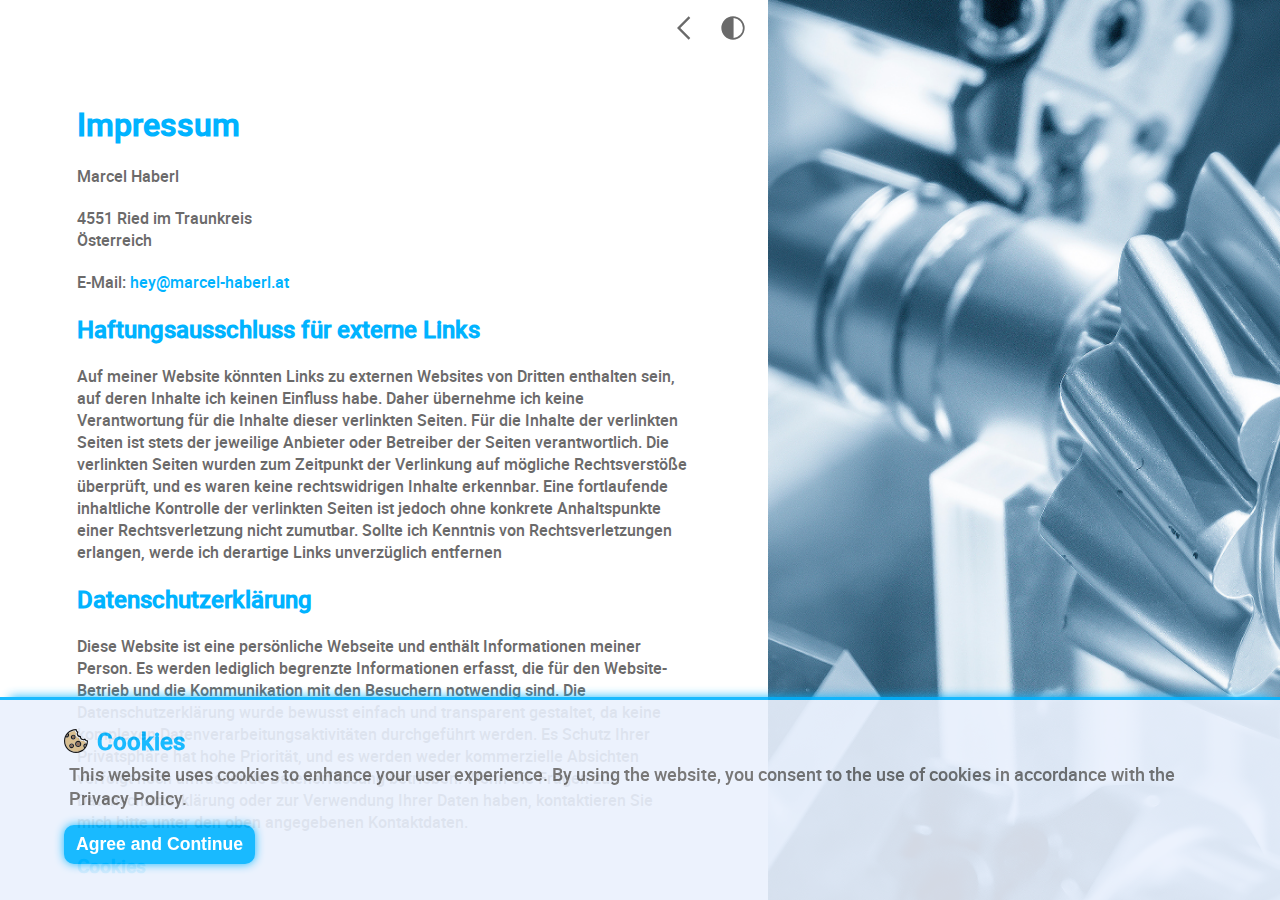
==== imprint/index.html @ 3a940a75 "Where does it say that now?" ====
<!DOCTYPE html>
<html lang="de">
<head>
    <meta charset="UTF-8">
    <title>Impressum | Marcel Haberl</title>
    <meta name="viewport" content="width=device-width, initial-scale=1.0">
    <link rel="stylesheet" href="../assets/css/style.css">
    <link rel="stylesheet" href="../assets/css/header.css">
    <link rel="stylesheet" href="../assets/css/content.css">
    <link rel="stylesheet" href="../assets/css/decoration.css">
    <link rel="stylesheet" href="../assets/css/imprint.css">
    <script src="../assets/js/app.js"></script>
    <script src="../assets/js/cookie.js"></script>
    <script src="../assets/js/lang.js"></script>
    <script src="../assets/js/theme.js"></script>
</head>
<body add-src="../">
<div class="content">
    <header>
        <img src="#" alt="theme toggle" onclick="toggleTheme()" id="theme-toggle" class="header-circle-hover">
        <a href="/"><img src="../assets/img/back.svg" alt="back" class="imprint-back-btn"></a>
    </header>

    <div class="wrapper">
        <h1>Impressum</h1>
        <p>Marcel Haberl</p>
        <p>
          4551 Ried im Traunkreis <br>
          Österreich
        </p>
        <p>E-Mail: <a href="mailto:hey@marcel-haberl.at">hey@marcel-haberl.at</a></p>

        <h2>Haftungsausschluss für externe Links</h2>
        <p>Auf meiner Website könnten Links zu externen Websites von Dritten enthalten sein,
            auf deren Inhalte ich keinen Einfluss habe. Daher übernehme ich keine Verantwortung
            für die Inhalte dieser verlinkten Seiten. Für die Inhalte der verlinkten Seiten ist
            stets der jeweilige Anbieter oder Betreiber der Seiten verantwortlich.
            Die verlinkten Seiten wurden zum Zeitpunkt der Verlinkung auf mögliche Rechtsverstöße überprüft,
            und es waren keine rechtswidrigen Inhalte erkennbar. Eine fortlaufende inhaltliche Kontrolle
            der verlinkten Seiten ist jedoch ohne konkrete Anhaltspunkte einer Rechtsverletzung nicht zumutbar.
            Sollte ich Kenntnis von Rechtsverletzungen erlangen, werde ich derartige Links unverzüglich entfernen</p>

        <h2>Datenschutzerklärung</h2>

        <p>Diese Website ist eine persönliche Webseite und enthält Informationen meiner Person.
          Es werden lediglich begrenzte Informationen erfasst, die für den Website-Betrieb
          und die Kommunikation mit den Besuchern notwendig sind. Die Datenschutzerklärung wurde bewusst einfach und
          transparent gestaltet, da keine komplexen Datenverarbeitungsaktivitäten durchgeführt werden.
          Es Schutz Ihrer Privatsphäre hat hohe Priorität, und es werden weder kommerzielle Absichten verfolgt noch
          umfassende Datenerfassung betrieben. Wenn Sie Fragen zur Datenschutzerklärung oder zur Verwendung Ihrer Daten haben,
            kontaktieren Sie mich bitte unter den oben angegebenen Kontaktdaten.</p>

        <h3>Cookies</h3>

        <p>Diese Website verwendet Cookies, um bestimmte Einstellungen und Präferenzen zu speichern,
            die Ihr Nutzererlebnis verbessern. Cookies sind kleine Textdateien,
            die auf Ihrem Gerät gespeichert werden, wenn Sie die Website besuchen.
            Die von uns verwendeten Cookies dienen ausschließlich dazu,
            Ihre Auswahl für Funktionen wie Sprache oder Theme zu merken.</p>

        <p>Die Cookies, die auf dieser Website verwendet werden, erfassen keine persönlichen oder sensiblen Daten.
            Sie dienen lediglich dazu, Ihre Einstellungen für einen Zeitraum von 30 Tagen zu speichern,
            damit Sie bei einem erneuten Besuch der Website innerhalb dieses Zeitraums eine nahtlose Erfahrung haben können.</p>

        <p>Durch die Nutzung dieser Website stimmen Sie der Verwendung von Cookies gemäß dieser Datenschutzerklärung zu.</p>

        <h3>GitHub Hosting</h3>
        <p>Diese Webseite wird auf <a href="https://github.com">GitHub</a> gehostet,
            einem Webhosting-Dienst von <a href="https://github.com">GitHub, Inc.</a>
            Die Nutzung dieser Webseite unterliegt den
            <a href="https://docs.github.com/de/site-policy/github-terms/github-terms-of-service">Nutzungsbedingungen</a>
            und <a href="https://docs.github.com/de/site-policy/privacy-policies/github-privacy-statement">Datenschutzrichtlinien</a>
            von <a href="https://docs.github.com/de/site-policy/privacy-policies/github-privacy-statement">GitHub</a>.</p>

        <p>Die Verantwortung für die Datenverarbeitung liegt bei <a href="https://github.com">GitHub, Inc.</a>
            Wenn Sie Fragen zur Verarbeitung Ihrer Daten auf <a href="https://github.com">GitHub</a> haben, empfehlen wir Ihnen,
            die <a href="https://docs.github.com/de/site-policy/privacy-policies/github-privacy-statement">Datenschutzrichtlinien von GitHub</a>
            zu konsultieren oder sich direkt an <a href="https://github.com">GitHub</a> zu wenden.</p>


        <h3>Kontaktaufnahme per E-Mail</h3>
        <p>Wenn Sie per E-Mail Kontakt aufnehmen, werden die von Ihnen bereitgestellten Informationen zur Bearbeitung
          Ihrer Anfrage und zur Kommunikation mit Ihnen verwendet. Ihre Daten werden vertraulich behandelt und
          nur für den Zweck genutzt, für den Sie sie bereitgestellt haben.</p>

        <h3>Externe Links</h3>
        <p>Es besteht die Möglichkeit, dass diese Website Links zu externen Websites enthält.
          Es sei darauf hingewiesen, dass diese Datenschutzerklärung für diese externen Websites nicht gilt.
          Bitte lesen Sie die Datenschutzerklärungen der verlinkten Websites,
          da für deren Datenschutzpraktiken keine Verantwortung übernommen wird.</p>

        <h3>Einsatz von Cloudflare</h3>
        <p>Um die Sicherheit und Leistung dieser Website zu verbessern, wird der Dienst <a href="https://www.cloudflare.com/">Cloudflare</a> genutzt.
            Bei der Nutzung dieser Website kann <a href="https://www.cloudflare.com/">Cloudflare</a> bestimmte Daten verarbeiten, um den Datenverkehr
            zu optimieren und vor schädlichen Aktivitäten zu schützen.
            <a href="https://www.cloudflare.com/">Cloudflare</a> kann diese Daten gemäß den eigenen Datenschutzbestimmungen verwenden.
            Weitere Informationen zu den Datenschutzpraktiken von <a href="https://www.cloudflare.com/">Cloudflare</a> finden Sie in deren
            <a href="https://www.cloudflare.com/de-de/privacypolicy/">Datenschutzerklärung</a>. Diese Daten können beinhalten:</p>
        <ul>
          <li>IP-Adressen</li>
          <li>Browsertyp und -version</li>
          <li>Geräteinformationen</li>
          <li>Cookies und ähnliche Technologien</li>
        </ul>
    </div>
</div>
<div class="decoration"></div>
</body>
</html>
---- assets/css/style.css ----
@import "../font/Roboto/stylesheet.css";
@import "cookie.css";

:root {
    --background-color: #fff;
    --primary-color: #00b3ff;
    --font-color: #6b6a6a;
    --font-footer-color: #ababab;
    --cookie-background: #eaf1fd;
    --background-img: url("../img/background/background.jpeg");
    --background-img-small: url("../img/background/background-small.jpeg");
    color-scheme: light;
}

:root[data-theme='dark'] {
    --background-color: #12141CFF;
    --primary-color: #0197ce;
    --font-footer-color: #6b6a6a;
    --font-color: #D3D3D3FF;
    --cookie-background: #262936;
    --background-img: url("../img/background/dark-background.png");
    --background-img-small: url("../img/background/dark-background-small.png");
    color-scheme: dark;
}

* {
    margin: 0;
    padding: 0;
}

body {
    display: flex;
    height: 100vh;
    width: 100vw;
    overflow: hidden;
    font-family: 'robotomedium', Arial, Helvetica, sans-serif;
    color: var(--font-color);
    background-color: var(--background-color);
}

.content {
    transition: 1s;
    background-color: var(--background-color);
    position: relative;
    display: flex;
    justify-content: center;
    overflow: auto;
    z-index: 10;
}


@media screen and (max-width: 700px) {
    body {
        height: 100%;
        flex-direction: column-reverse;
        overflow: auto;
    }

    .decoration, .content {
        align-self: center;
        width: 100vw;
        overflow: visible;
    }

    .wrapper {
        max-width: 85%;
        width: 100vw;
        padding: 5%;
    }
}

@media screen and (min-width: 701px) {
    .content {
        padding: 5% 0;
        width: 60%;
    }
}

h1, h2, h3 {
    color: var(--primary-color);
}

h1 {
    font-size: clamp(2rem, 2.5vw, 3em);
}

.color-switch {
    filter: invert(100%) sepia(2%) saturate(7410%) hue-rotate(29deg) brightness(105%) contrast(114%);
}
---- assets/css/header.css ----
header {
    position: absolute;
    display: flex;
    flex-direction: row-reverse;
    width: calc(100% - 14px);
    height: 28px;
    top: 14px;
    right: 14px;
    z-index: 600;
}

header img {
    display: block;
    height: 28px;
    margin: 0 7px;
    border-radius: 50%;
    filter: invert(42%) sepia(1%) saturate(0%) hue-rotate(11deg) brightness(98%) contrast(97%);
}

@media (hover: hover) {
    .header-circle-hover:hover {
        box-shadow: 0 0 15px var(--primary-color);
        transition: 0.5s;
    }

    header img:hover {
        scale: 1.1;
    }
}
---- assets/css/content.css ----
.wrapper {
    margin: 0 auto;
    padding: 5% 0;
    align-self: center;
}

@media screen and (min-width: 701px) {
    .wrapper {
        width: 80%;
        max-width: 800px;
    }
}

@media screen and (max-height: 650px) {
    .wrapper {
        align-self: start;
    }
}

#greeting_i_am, #greeting {
    font-size: clamp(1.7rem, 2.2vw, 2.6rem);
}

.info {
    font-size: clamp(0.8rem, 1.1em, 1.3rem);
}

#description, #leisure {
    line-height: 175%;
}


.wrapper p {
    margin: 20px 0;
}
---- assets/css/decoration.css ----
.decoration {
    width: 40%;
    height: 100%;
    background-repeat: no-repeat;
    background-size: cover;
    overflow: hidden;
    z-index: 50;
}

.decoration[data-theme='light'] {
    background-position: 80% center;
}

.decoration[data-theme='dark'] {
    background-position: left center;
}

@media screen and (max-width: 700px) {
    .decoration {
        background-image: var(--background-img-small);
        width: 100vw;
        height: 10vh;
        max-height: 200px;
        top: 0;
        z-index: 400;
    }
}

@media screen and (min-width: 701px) {
    .decoration {
        background-image: var(--background-img);
    }
}
---- assets/css/imprint.css ----
.wrapper {
    align-self: start;
}

.wrapper a,
.wrapper a:visited {
    text-decoration: none;
    color: var(--primary-color);
}
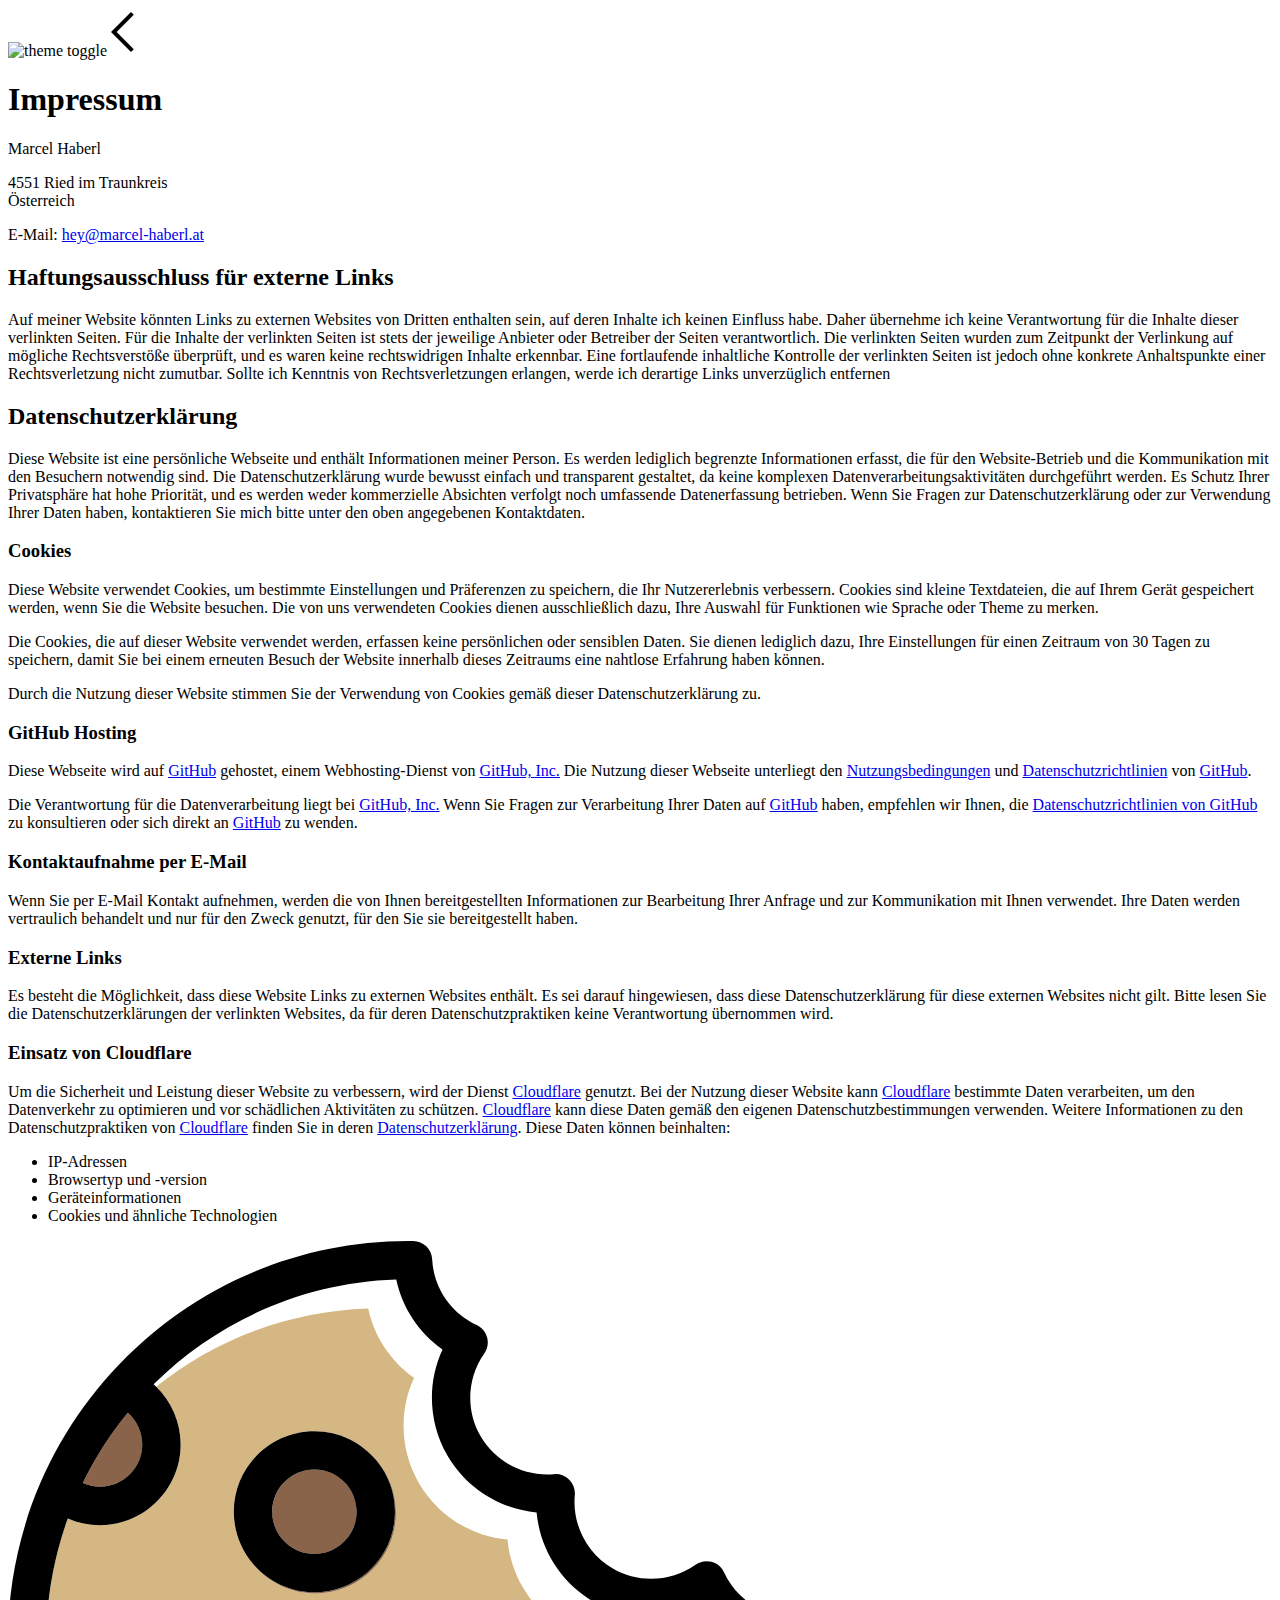
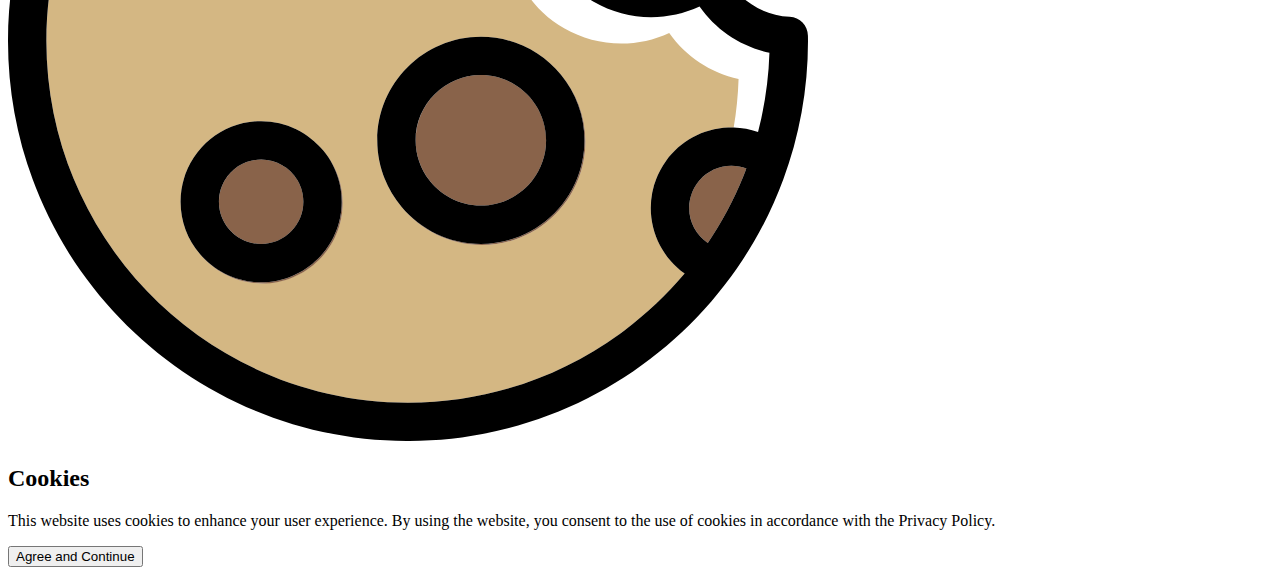
==== commit bf555c69: "Preparation for recoding for the new update" ====
--- a/imprint/index.html
+++ b/imprint/index.html
@@ -5,11 +5,6 @@
     <title>Impressum | Marcel Haberl</title>
     <meta name="viewport" content="width=device-width, initial-scale=1.0">
     <link rel="stylesheet" href="../assets/css/style.css">
-    <link rel="stylesheet" href="../assets/css/header.css">
-    <link rel="stylesheet" href="../assets/css/content.css">
-    <link rel="stylesheet" href="../assets/css/decoration.css">
-    <link rel="stylesheet" href="../assets/css/imprint.css">
-    <script src="../assets/js/app.js"></script>
     <script src="../assets/js/cookie.js"></script>
     <script src="../assets/js/lang.js"></script>
     <script src="../assets/js/theme.js"></script>
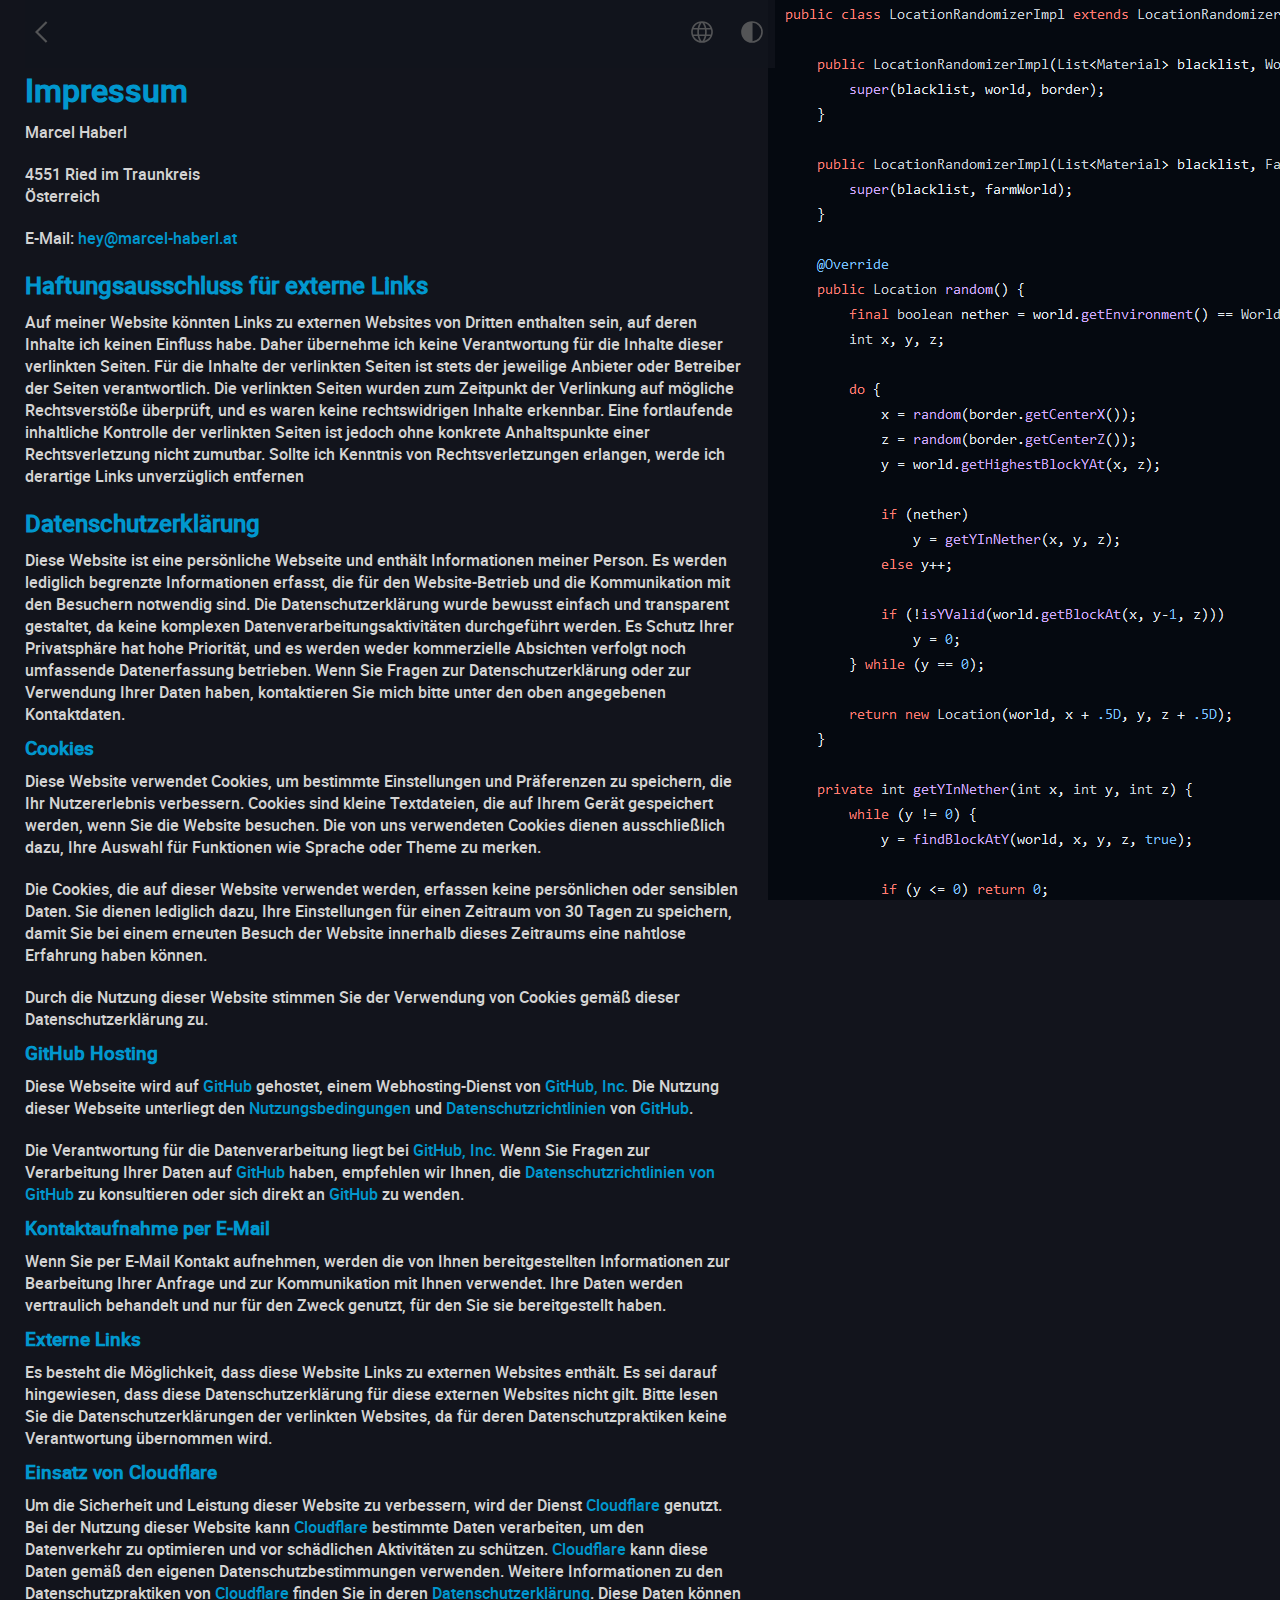
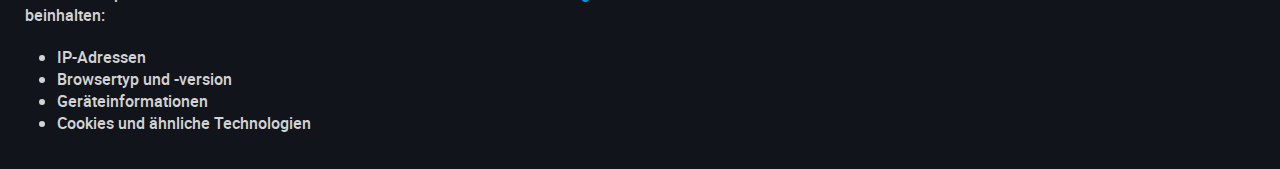
==== commit af07a76f: "The imprint was designed and the scripts were adapted" ====
--- a/imprint/index.html
+++ b/imprint/index.html
@@ -5,18 +5,23 @@
     <title>Impressum | Marcel Haberl</title>
     <meta name="viewport" content="width=device-width, initial-scale=1.0">
     <link rel="stylesheet" href="../assets/css/style.css">
-    <script src="../assets/js/cookie.js"></script>
+    <link rel="stylesheet" href="../assets/css/imprint.css">
+    <link rel="stylesheet" href="../assets/css/header.css">
     <script src="../assets/js/lang.js"></script>
     <script src="../assets/js/theme.js"></script>
+    <script src="../assets/js/header.js"></script>
 </head>
-<body add-src="../">
-<div class="content">
-    <header>
-        <img src="#" alt="theme toggle" onclick="toggleTheme()" id="theme-toggle" class="header-circle-hover">
-        <a href="/"><img src="../assets/img/back.svg" alt="back" class="imprint-back-btn"></a>
-    </header>
+<body>
+<div id="content">
+    <div id="content-wrapper">
+        <header>
+            <a href="/"><img src="../assets/img/back.svg" alt="back"></a>
+            <div class="header-settings">
+                <img src="../assets/img/language.svg" alt="language" onclick="toggleLanguage()" class="header-circle-hover">
+                <img src="#" alt="theme toggle" onclick="toggleTheme()" id="theme-toggle" class="header-circle-hover" path="../assets/img/theme/">
+            </div>
+        </header>
 
-    <div class="wrapper">
         <h1>Impressum</h1>
         <p>Marcel Haberl</p>
         <p>
@@ -99,6 +104,6 @@
         </ul>
     </div>
 </div>
-<div class="decoration"></div>
+<div id="decoration"></div>
 </body>
 </html>
--- a/assets/css/style.css
+++ b/assets/css/style.css
@@ -0,0 +1,49 @@
+@import "../font/Roboto/stylesheet.css";
+
+:root {
+    --page-background-img: url("../img/background/background.jpeg");
+}
+
+:root {
+    --page-background-img: url("../img/background/dark-background.png");
+    --background-color: #12141CFF;
+    --primary-color: #0197ce;
+    --secondary-color: #00d6ff;
+    --font-color: #D3D3D3FF;
+    --font-color-footer: #6b6a6a;
+}
+
+* {
+    margin: 0;
+    padding: 0;
+}
+
+body {
+    font-family: 'robotomedium', Arial, Helvetica, sans-serif;
+    display: flex;
+    background-color: var(--background-color);
+    color: var(--font-color);
+}
+
+#content {
+    width: 60%;
+    height: 100vh;
+}
+
+h1, h2, h3 {
+    color: var(--primary-color);
+}
+
+#content-wrapper {
+    margin: 0 auto;
+    padding: 25px;
+    max-width: 750px;
+}
+
+#decoration {
+    width: 40%;
+    height: 100vh;
+    background-image: var(--page-background-img);
+    position: fixed;
+    right: 0;
+}--- a/assets/css/imprint.css
+++ b/assets/css/imprint.css
@@ -0,0 +1,28 @@
+header nav img {
+    translate: 50%
+}
+
+#content-wrapper {
+    align-self: start;
+    padding-top: 68px;
+    position: relative;
+}
+
+#content-wrapper a,
+#content-wrapper a:visited {
+    text-decoration: none;
+    color: var(--primary-color);
+}
+
+#content-wrapper ul {
+    margin: 10px 0;
+    padding-left: 2em;
+}
+
+#content-wrapper h2 {
+    margin-top: 10px;
+}
+
+#content-wrapper p {
+    padding: 10px 0;
+}--- a/assets/css/header.css
+++ b/assets/css/header.css
@@ -0,0 +1,106 @@
+#content header {
+    position: fixed;
+    top: 0;
+
+    width: 100%;
+    max-width: 750px;
+    min-height: 68px;
+
+    display: flex;
+    justify-content: space-between;
+    transition: 1s;
+    background-color: var(--background-color);
+    opacity: 0.75;
+
+    z-index: 100;
+}
+
+#content header nav {
+    align-items: flex-start;
+    margin: auto 0;
+    padding: 10px;
+}
+
+#content header nav a {
+    position: relative;
+    display: inline-block;
+    transition: .85s;
+    z-index: 101;
+
+    color: var(--font-color);
+    text-decoration: none;
+}
+
+#content header nav a span {
+    display: inline-block;
+    font-size: 24px;
+    padding: 10px 25px;
+    width: 100%;
+    height: 100%;
+    z-index: 115;
+}
+
+/*    HOVER ANIMATION    */
+
+#content header nav a span:after,
+#content header nav a:after {
+    content: "";
+    position: absolute;
+    bottom: 0;
+    left: 0;
+    height: 3px;
+    width: 50%;
+    transition: .85s;
+}
+
+#content header nav a:after {
+    background-color: var(--background-color);
+}
+
+#content header nav a span:after {
+    background: linear-gradient(to right, #00b3ff, #0197ce, #00b3ff);
+    height: 3px;
+}
+
+#content header nav a:hover {
+    scale: 1.1;
+}
+
+#content header nav a:hover:after {
+    width: 0;
+}
+
+#content header nav a span:hover:after {
+    width: 100%;
+}
+
+/*    HOVER ANIMATION END    */
+
+header a {
+    margin: auto 0;
+}
+
+.header-settings {
+    align-self: flex-end;
+    margin: auto 0;
+}
+
+header a img,
+.header-settings img {
+    height: 26px;
+    padding: 10px;
+    cursor: pointer;
+    filter: invert(42%) sepia(1%) saturate(0%) hue-rotate(11deg) brightness(98%) contrast(97%);
+    border-radius: 50%;
+}
+
+.header-settings img:hover {
+    box-shadow: 0 0 25px -7px var(--primary-color);
+    scale: 1.3;
+    transition: .85s;
+}
+
+header a:hover {
+    scale: 1.5;
+    transition: .85s;
+}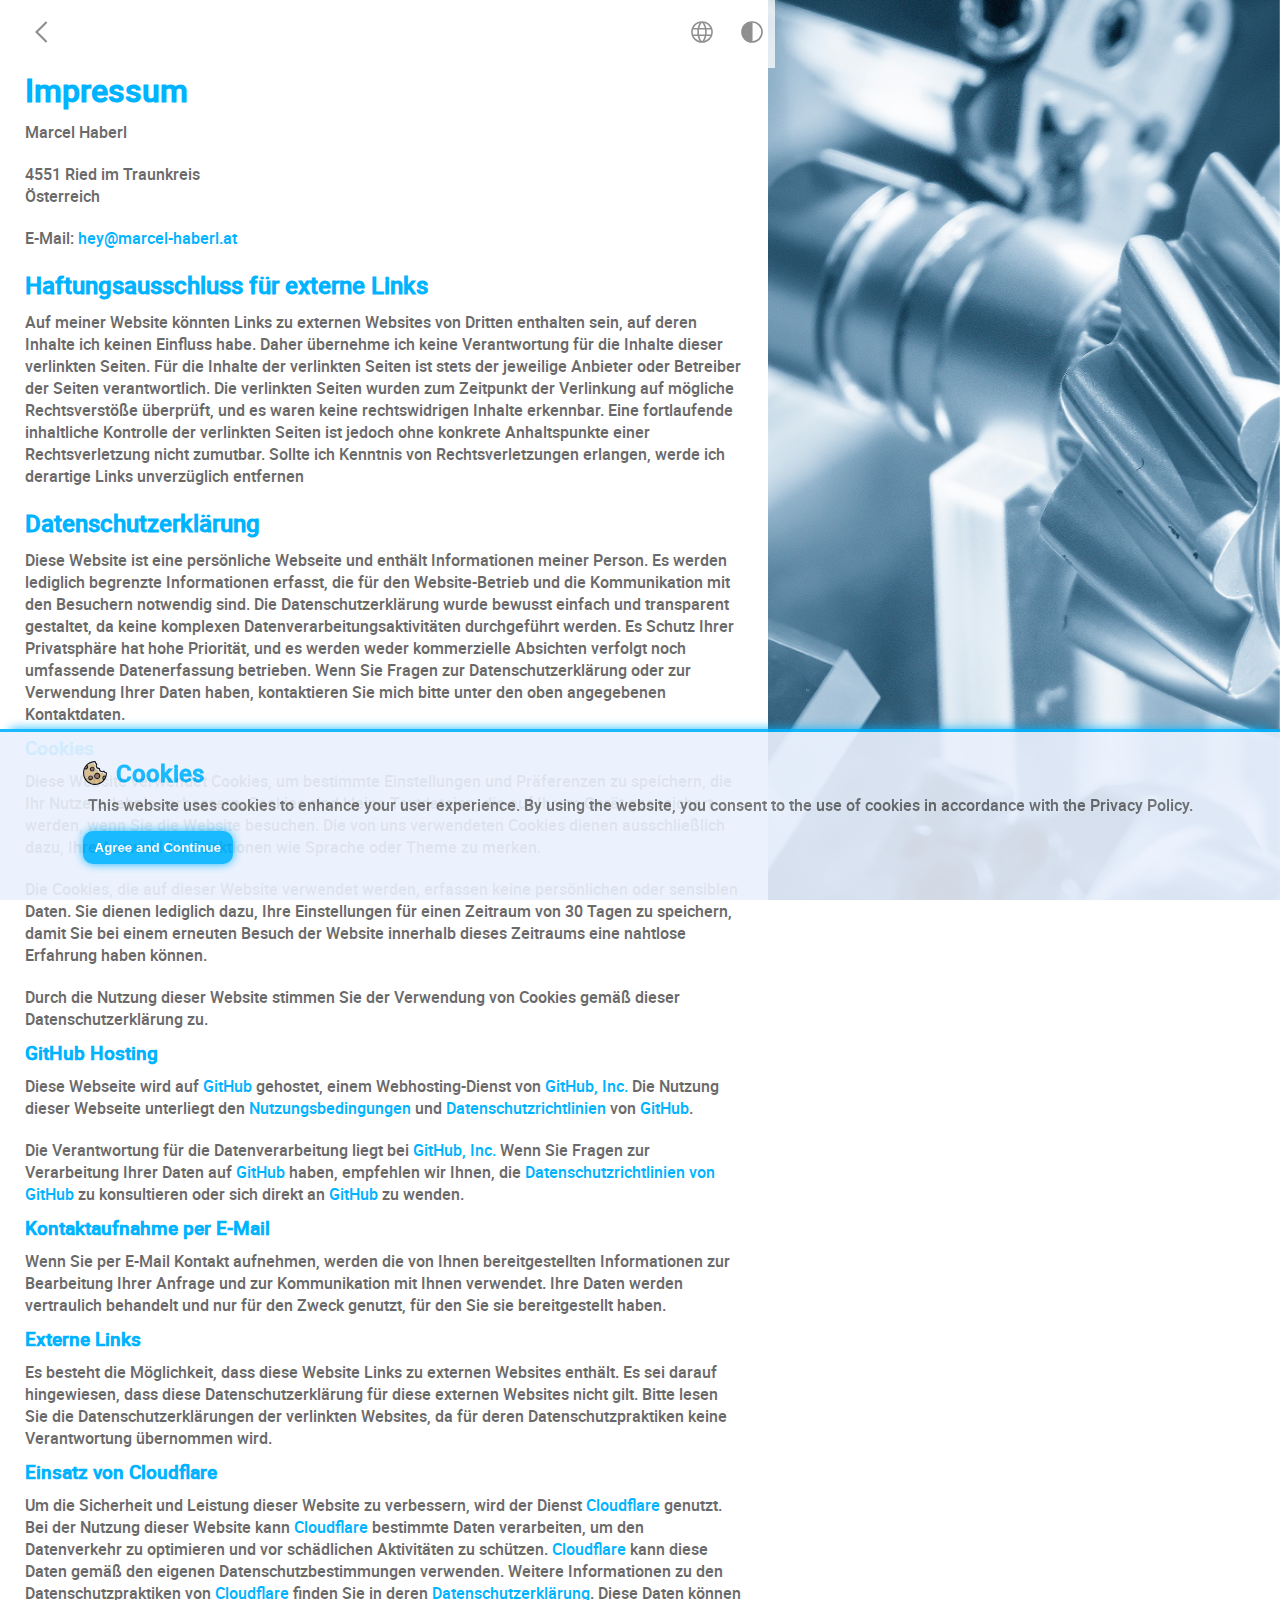
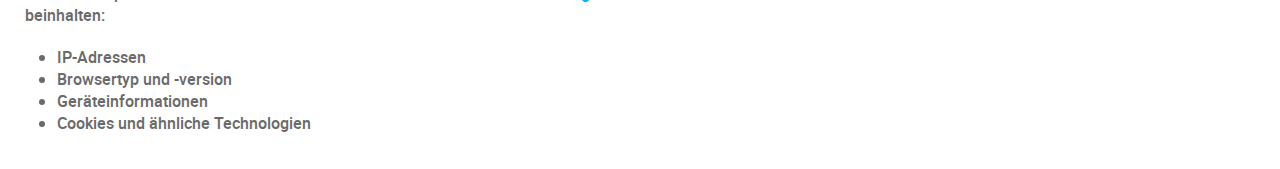
==== commit 9f2cac54: "Cookies have been implemented again" ====
--- a/imprint/index.html
+++ b/imprint/index.html
@@ -7,11 +7,13 @@
     <link rel="stylesheet" href="../assets/css/style.css">
     <link rel="stylesheet" href="../assets/css/imprint.css">
     <link rel="stylesheet" href="../assets/css/header.css">
+    <link rel="stylesheet" href="../assets/css/cookie.css">
     <script src="../assets/js/lang.js"></script>
     <script src="../assets/js/theme.js"></script>
     <script src="../assets/js/header.js"></script>
+    <script src="../assets/js/cookie.js"></script>
 </head>
-<body>
+<body add-src>
 <div id="content">
     <div id="content-wrapper">
         <header>
--- a/assets/css/style.css
+++ b/assets/css/style.css
@@ -2,15 +2,24 @@
 
 :root {
     --page-background-img: url("../img/background/background.jpeg");
+    --background-color: #fff;
+    --primary-color: #00b3ff;
+    --secondary-color: #00d6ff;
+    --font-color: #6b6a6a;
+    --font-color-footer: #ababab;
+    --cookie-background: #eaf1fd;
+    color-scheme: light;
 }
 
-:root {
+:root[data-theme='dark'] {
     --page-background-img: url("../img/background/dark-background.png");
     --background-color: #12141CFF;
     --primary-color: #0197ce;
     --secondary-color: #00d6ff;
     --font-color: #D3D3D3FF;
     --font-color-footer: #6b6a6a;
+    --cookie-background: #262936;
+    color-scheme: dark;
 }
 
 * {
@@ -41,9 +50,17 @@
 }
 
 #decoration {
+    position: fixed;
+    right: 0;
     width: 40%;
     height: 100vh;
     background-image: var(--page-background-img);
-    position: fixed;
-    right: 0;
+    background-repeat: no-repeat;
+    background-size: cover;
+    background-position: left center;
+    overflow: hidden;
+}
+
+#decoration[data-theme="light"] {
+    background-position: right center;
 }--- a/assets/css/header.css
+++ b/assets/css/header.css
@@ -88,7 +88,8 @@
 header a img,
 .header-settings img {
     height: 26px;
-    padding: 10px;
+    padding: 5px;
+    margin: auto 5px;
     cursor: pointer;
     filter: invert(42%) sepia(1%) saturate(0%) hue-rotate(11deg) brightness(98%) contrast(97%);
     border-radius: 50%;
@@ -96,11 +97,11 @@
 
 .header-settings img:hover {
     box-shadow: 0 0 25px -7px var(--primary-color);
-    scale: 1.3;
+    scale: 1.2;
     transition: .85s;
 }
 
 header a:hover {
-    scale: 1.5;
+    scale: 1.2;
     transition: .85s;
 }--- a/assets/css/cookie.css
+++ b/assets/css/cookie.css
@@ -0,0 +1,80 @@
+#cookie-wrapper {
+    display: none;
+    position: fixed;
+    z-index: 90;
+    bottom: 0;
+    left: 0;
+
+    width: 100vw;
+
+    background-color: var(--cookie-background);
+    opacity: 0.9;
+    border-top: 3px solid var(--primary-color);
+    box-shadow: 0 -10px 10px -10px var(--primary-color);
+
+    flex-direction: column;
+    align-items: start;
+
+    transition: 1s;
+
+    animation-name: hideCookies;
+    animation-duration: 1s;
+    animation-play-state: paused;
+}
+
+.cookie-content-wrapper {
+    margin: auto;
+    padding: 2%;
+    max-width: 90%;
+}
+
+.cookie-header {
+    position: relative;
+}
+
+#cookie-wrapper img {
+    height: 1.5em;
+    margin-right: 5px;
+}
+
+#cookie-wrapper h2 {
+    color: var(--primary-color);
+}
+
+.cookie-header > * {
+    display: inline-block;
+    vertical-align: middle;
+}
+
+#cookie-wrapper p {
+    margin: 5px;
+    width: 100%;
+}
+
+#cookie-wrapper button {
+    opacity: 1;
+    border: 2px solid var(--primary-color);
+    background-color: var(--primary-color);
+    color: #FFF;
+    font-weight: bold;
+    padding: 7px 10px;
+    margin: 10px 0;
+    border-radius: 10px;
+    align-self: center;
+    box-shadow: 0 0 10px var(--primary-color) ;
+}
+
+#cookie-wrapper button:hover {
+    background-color: transparent;
+    color: var(--primary-color);
+}
+
+@keyframes hideCookies {
+    from {
+        opacity: 0.9;
+    }
+    to {
+        opacity: 0;
+        display: none;
+    }
+}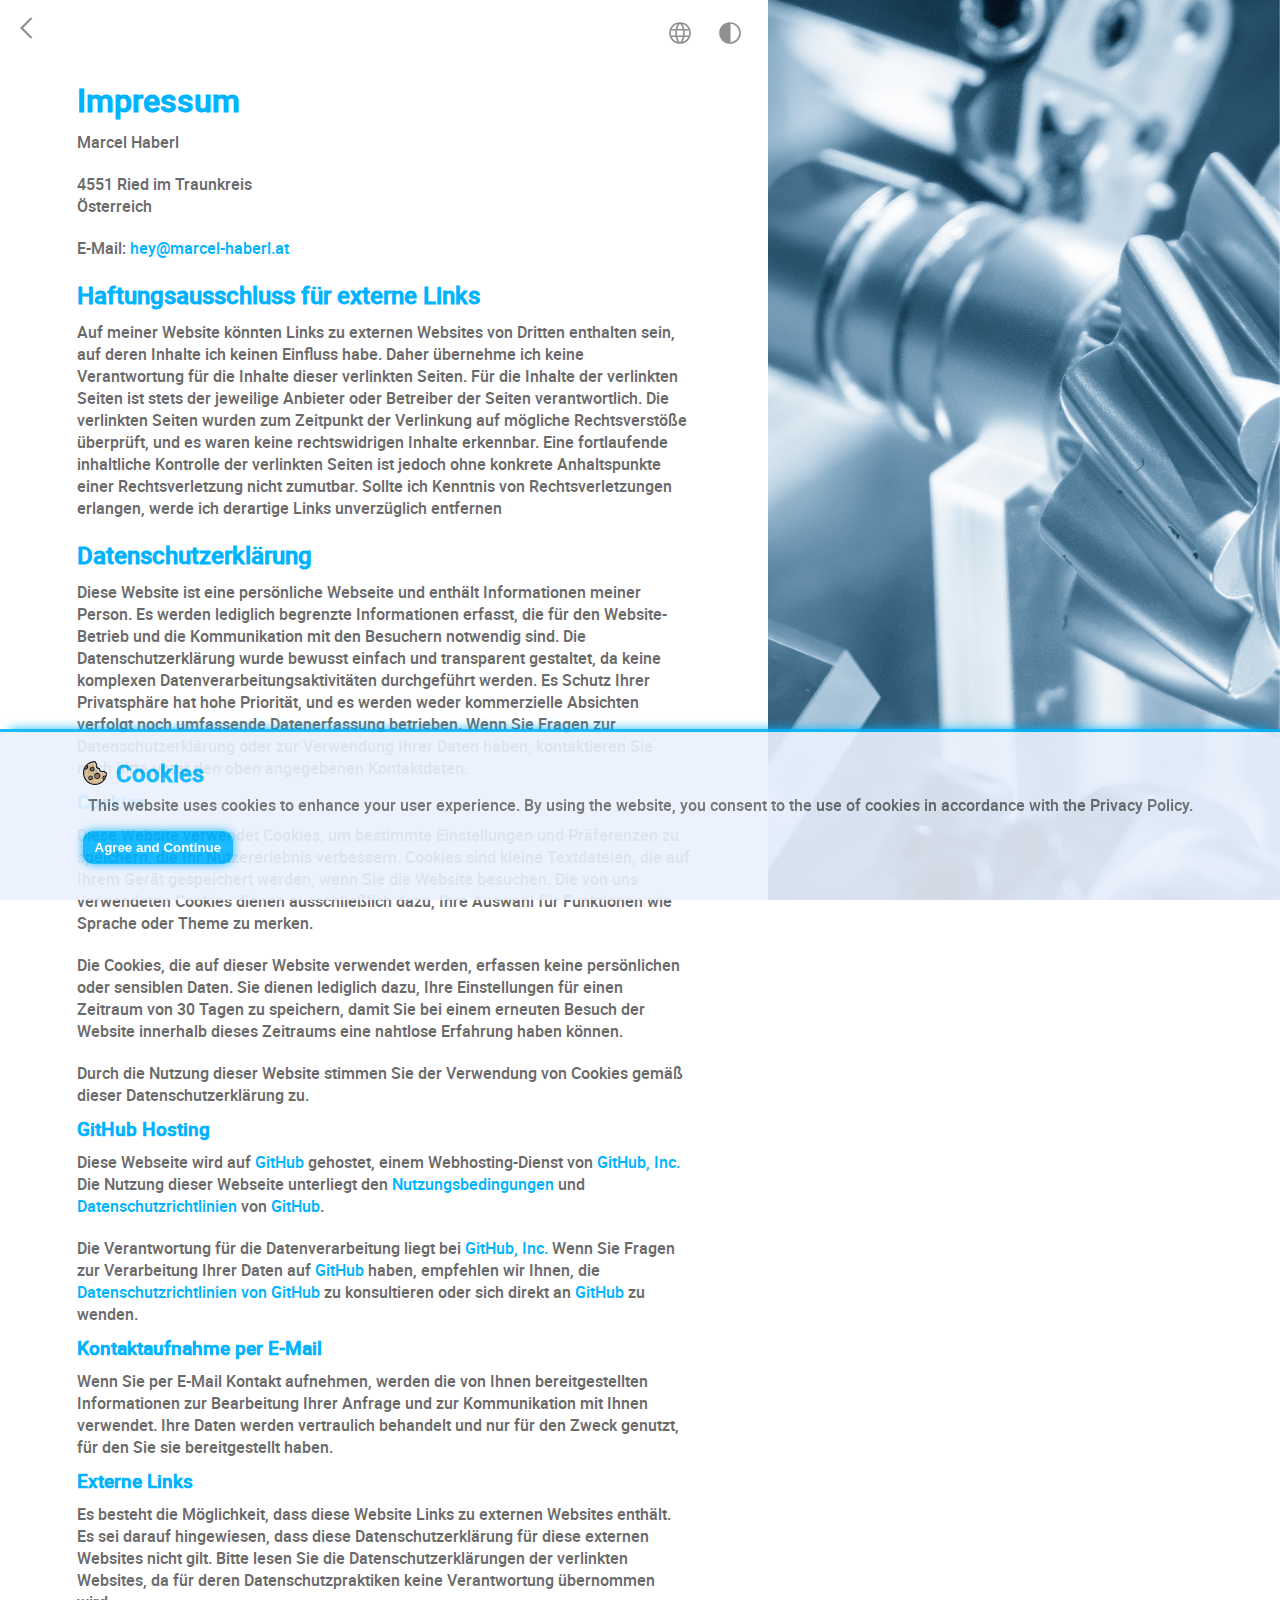
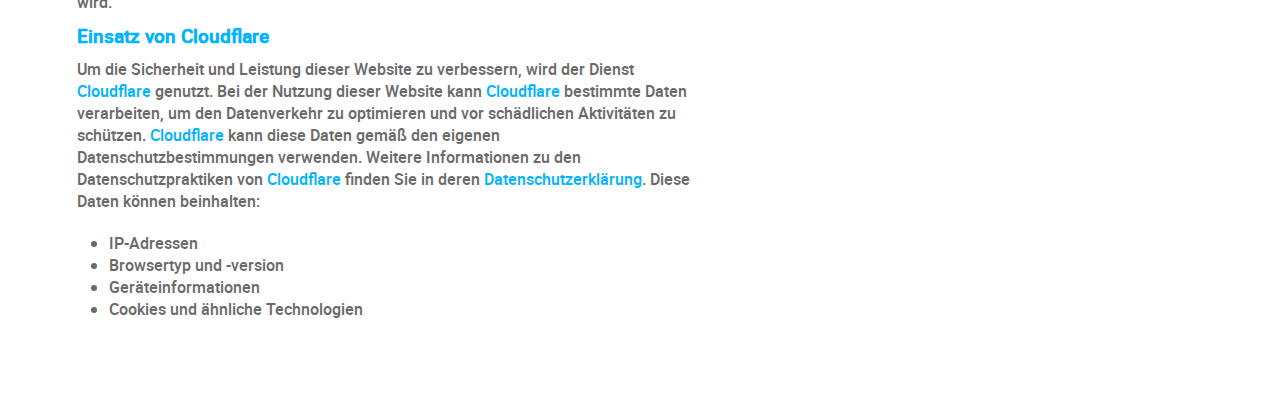
==== commit d99a2d50: "The website is now responsive" ====
--- a/imprint/index.html
+++ b/imprint/index.html
@@ -15,20 +15,22 @@
 </head>
 <body add-src>
 <div id="content">
-    <div id="content-wrapper">
-        <header>
+    <header>
+        <nav>
             <a href="/"><img src="../assets/img/back.svg" alt="back"></a>
-            <div class="header-settings">
-                <img src="../assets/img/language.svg" alt="language" onclick="toggleLanguage()" class="header-circle-hover">
-                <img src="#" alt="theme toggle" onclick="toggleTheme()" id="theme-toggle" class="header-circle-hover" path="../assets/img/theme/">
-            </div>
-        </header>
+        </nav>
+        <div class="header-settings">
+            <img src="../assets/img/language.svg" alt="language" onclick="toggleLanguage()" class="header-circle-hover">
+            <img src="#" alt="theme toggle" onclick="toggleTheme()" id="theme-toggle" class="header-circle-hover" path="../assets/img/theme/">
+        </div>
+    </header>
 
+    <div class="content">
         <h1>Impressum</h1>
         <p>Marcel Haberl</p>
         <p>
-          4551 Ried im Traunkreis <br>
-          Österreich
+            4551 Ried im Traunkreis <br>
+            Österreich
         </p>
         <p>E-Mail: <a href="mailto:hey@marcel-haberl.at">hey@marcel-haberl.at</a></p>
 
@@ -45,11 +47,11 @@
         <h2>Datenschutzerklärung</h2>
 
         <p>Diese Website ist eine persönliche Webseite und enthält Informationen meiner Person.
-          Es werden lediglich begrenzte Informationen erfasst, die für den Website-Betrieb
-          und die Kommunikation mit den Besuchern notwendig sind. Die Datenschutzerklärung wurde bewusst einfach und
-          transparent gestaltet, da keine komplexen Datenverarbeitungsaktivitäten durchgeführt werden.
-          Es Schutz Ihrer Privatsphäre hat hohe Priorität, und es werden weder kommerzielle Absichten verfolgt noch
-          umfassende Datenerfassung betrieben. Wenn Sie Fragen zur Datenschutzerklärung oder zur Verwendung Ihrer Daten haben,
+            Es werden lediglich begrenzte Informationen erfasst, die für den Website-Betrieb
+            und die Kommunikation mit den Besuchern notwendig sind. Die Datenschutzerklärung wurde bewusst einfach und
+            transparent gestaltet, da keine komplexen Datenverarbeitungsaktivitäten durchgeführt werden.
+            Es Schutz Ihrer Privatsphäre hat hohe Priorität, und es werden weder kommerzielle Absichten verfolgt noch
+            umfassende Datenerfassung betrieben. Wenn Sie Fragen zur Datenschutzerklärung oder zur Verwendung Ihrer Daten haben,
             kontaktieren Sie mich bitte unter den oben angegebenen Kontaktdaten.</p>
 
         <h3>Cookies</h3>
@@ -82,14 +84,14 @@
 
         <h3>Kontaktaufnahme per E-Mail</h3>
         <p>Wenn Sie per E-Mail Kontakt aufnehmen, werden die von Ihnen bereitgestellten Informationen zur Bearbeitung
-          Ihrer Anfrage und zur Kommunikation mit Ihnen verwendet. Ihre Daten werden vertraulich behandelt und
-          nur für den Zweck genutzt, für den Sie sie bereitgestellt haben.</p>
+            Ihrer Anfrage und zur Kommunikation mit Ihnen verwendet. Ihre Daten werden vertraulich behandelt und
+            nur für den Zweck genutzt, für den Sie sie bereitgestellt haben.</p>
 
         <h3>Externe Links</h3>
         <p>Es besteht die Möglichkeit, dass diese Website Links zu externen Websites enthält.
-          Es sei darauf hingewiesen, dass diese Datenschutzerklärung für diese externen Websites nicht gilt.
-          Bitte lesen Sie die Datenschutzerklärungen der verlinkten Websites,
-          da für deren Datenschutzpraktiken keine Verantwortung übernommen wird.</p>
+            Es sei darauf hingewiesen, dass diese Datenschutzerklärung für diese externen Websites nicht gilt.
+            Bitte lesen Sie die Datenschutzerklärungen der verlinkten Websites,
+            da für deren Datenschutzpraktiken keine Verantwortung übernommen wird.</p>
 
         <h3>Einsatz von Cloudflare</h3>
         <p>Um die Sicherheit und Leistung dieser Website zu verbessern, wird der Dienst <a href="https://www.cloudflare.com/">Cloudflare</a> genutzt.
@@ -99,10 +101,10 @@
             Weitere Informationen zu den Datenschutzpraktiken von <a href="https://www.cloudflare.com/">Cloudflare</a> finden Sie in deren
             <a href="https://www.cloudflare.com/de-de/privacypolicy/">Datenschutzerklärung</a>. Diese Daten können beinhalten:</p>
         <ul>
-          <li>IP-Adressen</li>
-          <li>Browsertyp und -version</li>
-          <li>Geräteinformationen</li>
-          <li>Cookies und ähnliche Technologien</li>
+            <li>IP-Adressen</li>
+            <li>Browsertyp und -version</li>
+            <li>Geräteinformationen</li>
+            <li>Cookies und ähnliche Technologien</li>
         </ul>
     </div>
 </div>
--- a/assets/css/style.css
+++ b/assets/css/style.css
@@ -2,6 +2,7 @@
 
 :root {
     --page-background-img: url("../img/background/background.jpeg");
+    --page-background-img-small: url("../img/background/background-small.jpeg");
     --background-color: #fff;
     --primary-color: #00b3ff;
     --secondary-color: #00d6ff;
@@ -13,6 +14,7 @@
 
 :root[data-theme='dark'] {
     --page-background-img: url("../img/background/dark-background.png");
+    --page-background-img-small: url("../img/background/dark-background-small.png");
     --background-color: #12141CFF;
     --primary-color: #0197ce;
     --secondary-color: #00d6ff;
@@ -29,12 +31,16 @@
 
 body {
     font-family: 'robotomedium', Arial, Helvetica, sans-serif;
+    width: 100vw;
+    max-width: 100%;;
     display: flex;
     background-color: var(--background-color);
     color: var(--font-color);
+    transition: 1s;
 }
 
 #content {
+    position: relative;
     width: 60%;
     height: 100vh;
 }
@@ -43,10 +49,15 @@
     color: var(--primary-color);
 }
 
-#content-wrapper {
-    margin: 0 auto;
-    padding: 25px;
-    max-width: 750px;
+#content header,
+#content .content,
+#content footer {
+    max-width: 800px;
+    margin: auto;
+}
+
+#content .content {
+    padding: 0 10%;
 }
 
 #decoration {
@@ -54,7 +65,6 @@
     right: 0;
     width: 40%;
     height: 100vh;
-    background-image: var(--page-background-img);
     background-repeat: no-repeat;
     background-size: cover;
     background-position: left center;
@@ -63,4 +73,29 @@
 
 #decoration[data-theme="light"] {
     background-position: right center;
+}
+
+@media screen and (min-width: 901px) {
+    #decoration {
+        background-image: var(--page-background-img);
+    }
+}
+
+@media screen and (max-width: 900px) {
+    body {
+        flex-direction: column-reverse;
+        height: 100%;
+    }
+
+    #decoration {
+        position: sticky;
+        height: 140px;
+        width: 100%;
+        background-image: var(--page-background-img-small);
+        overflow: hidden;
+    }
+
+    #content {
+        width: 100%;
+    }
 }--- a/assets/css/imprint.css
+++ b/assets/css/imprint.css
@@ -1,28 +1,32 @@
-header nav img {
-    translate: 50%
+#content .content {
+    padding: 78px 10%;
 }
 
-#content-wrapper {
-    align-self: start;
-    padding-top: 68px;
-    position: relative;
-}
-
-#content-wrapper a,
-#content-wrapper a:visited {
+#content .content a,
+#content .content a:visited {
     text-decoration: none;
     color: var(--primary-color);
 }
 
-#content-wrapper ul {
+#content .content ul {
     margin: 10px 0;
     padding-left: 2em;
 }
 
-#content-wrapper h2 {
+#content .content h2 {
     margin-top: 10px;
 }
 
-#content-wrapper p {
+#content .content p {
     padding: 10px 0;
+}
+
+#content header nav {
+    height: 100%;
+    padding: 0;
+    margin: 0;
+    text-align: center;
+}
+
+#content header nav a {
 }--- a/assets/css/header.css
+++ b/assets/css/header.css
@@ -1,34 +1,41 @@
 #content header {
     position: fixed;
     top: 0;
+    left: 30%;
+    transform: translateX(-50%);
 
-    width: 100%;
-    max-width: 750px;
+    width: 60%;
     min-height: 68px;
 
     display: flex;
     justify-content: space-between;
-    transition: 1s;
+
     background-color: var(--background-color);
     opacity: 0.75;
+    transition: 1s;
 
     z-index: 100;
 }
 
 #content header nav {
     align-items: flex-start;
-    margin: auto 0;
     padding: 10px;
+}
+
+#content header nav .menu {
+    position: absolute;
+    visibility: hidden;
 }
 
 #content header nav a {
     position: relative;
     display: inline-block;
+
     transition: .85s;
-    z-index: 101;
-
     color: var(--font-color);
     text-decoration: none;
+
+    z-index: 101;
 }
 
 #content header nav a span {
@@ -40,53 +47,16 @@
     z-index: 115;
 }
 
-/*    HOVER ANIMATION    */
-
-#content header nav a span:after,
-#content header nav a:after {
-    content: "";
-    position: absolute;
-    bottom: 0;
-    left: 0;
-    height: 3px;
-    width: 50%;
-    transition: .85s;
-}
-
-#content header nav a:after {
-    background-color: var(--background-color);
-}
-
-#content header nav a span:after {
-    background: linear-gradient(to right, #00b3ff, #0197ce, #00b3ff);
-    height: 3px;
-}
-
-#content header nav a:hover {
-    scale: 1.1;
-}
-
-#content header nav a:hover:after {
-    width: 0;
-}
-
-#content header nav a span:hover:after {
-    width: 100%;
-}
-
-/*    HOVER ANIMATION END    */
-
 header a {
-    margin: auto 0;
+    margin: 0 auto;
 }
 
 .header-settings {
     align-self: flex-end;
-    margin: auto 0;
+    padding: 15px;
 }
 
-header a img,
-.header-settings img {
+#content header img {
     height: 26px;
     padding: 5px;
     margin: auto 5px;
@@ -95,13 +65,22 @@
     border-radius: 50%;
 }
 
-.header-settings img:hover {
-    box-shadow: 0 0 25px -7px var(--primary-color);
-    scale: 1.2;
-    transition: .85s;
+@media screen and (min-width: 901px) {
+    #content header .header-settings img:hover {
+        box-shadow: 0 0 25px -7px var(--primary-color);
+        scale: 1.2;
+        transition: .85s;
+    }
 }
 
 header a:hover {
     scale: 1.2;
     transition: .85s;
+}
+
+@media screen and (max-width: 900px) {
+    #content header {
+        width: 100%;
+        left: 50%;
+    }
 }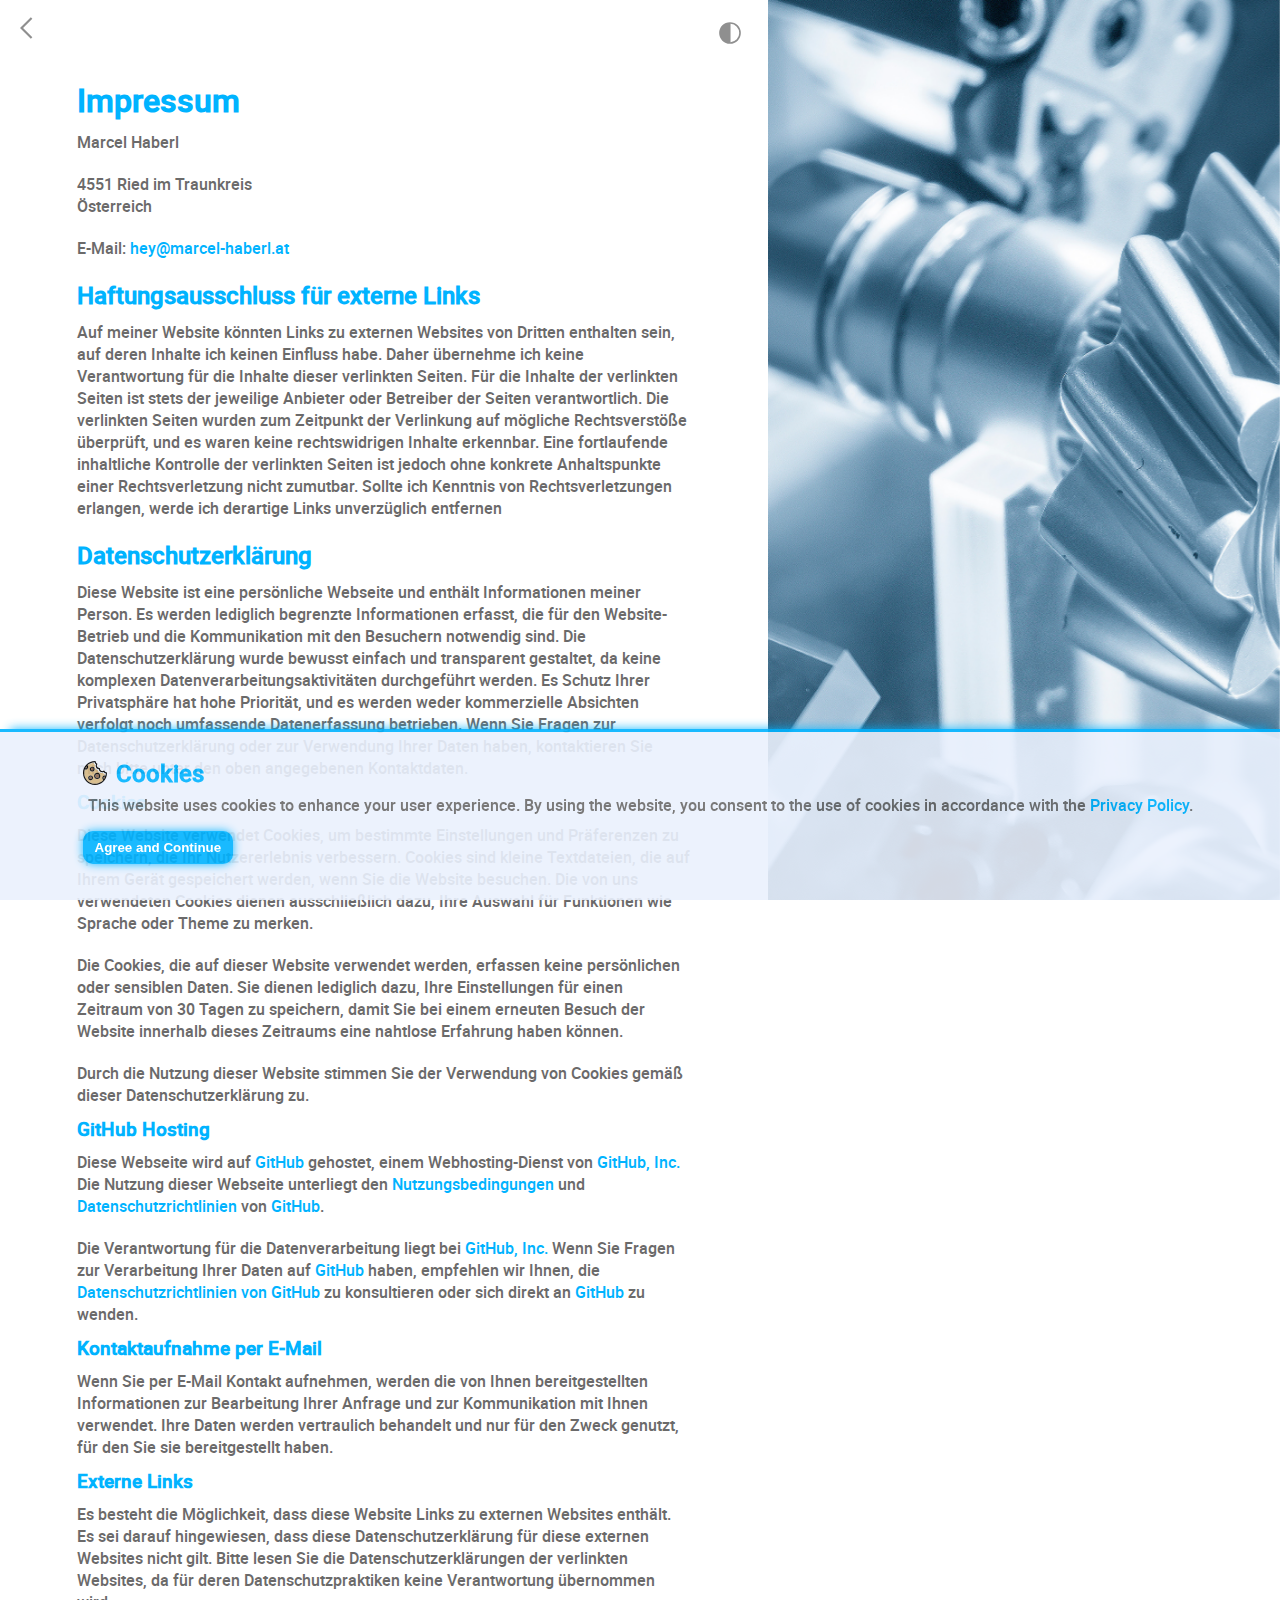
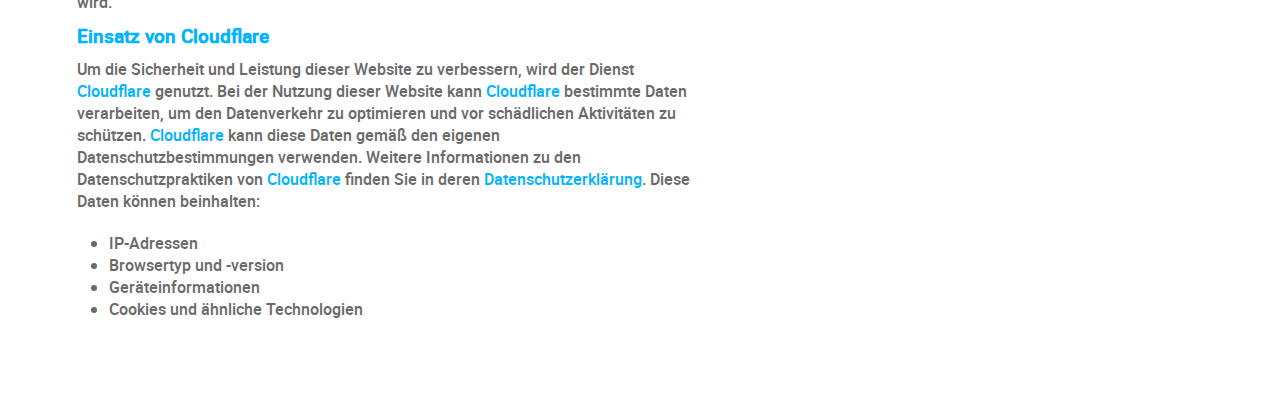
==== commit f13bb22d: "Remove language selection" ====
--- a/imprint/index.html
+++ b/imprint/index.html
@@ -20,7 +20,6 @@
             <a href="/"><img src="../assets/img/back.svg" alt="back"></a>
         </nav>
         <div class="header-settings">
-            <img src="../assets/img/language.svg" alt="language" onclick="toggleLanguage()" class="header-circle-hover">
             <img src="#" alt="theme toggle" onclick="toggleTheme()" id="theme-toggle" class="header-circle-hover" path="../assets/img/theme/">
         </div>
     </header>
--- a/assets/css/cookie.css
+++ b/assets/css/cookie.css
@@ -30,6 +30,11 @@
 
 .cookie-header {
     position: relative;
+}
+
+.cookie-content-wrapper a {
+    text-decoration: none;
+    color: var(--primary-color);
 }
 
 #cookie-wrapper img {
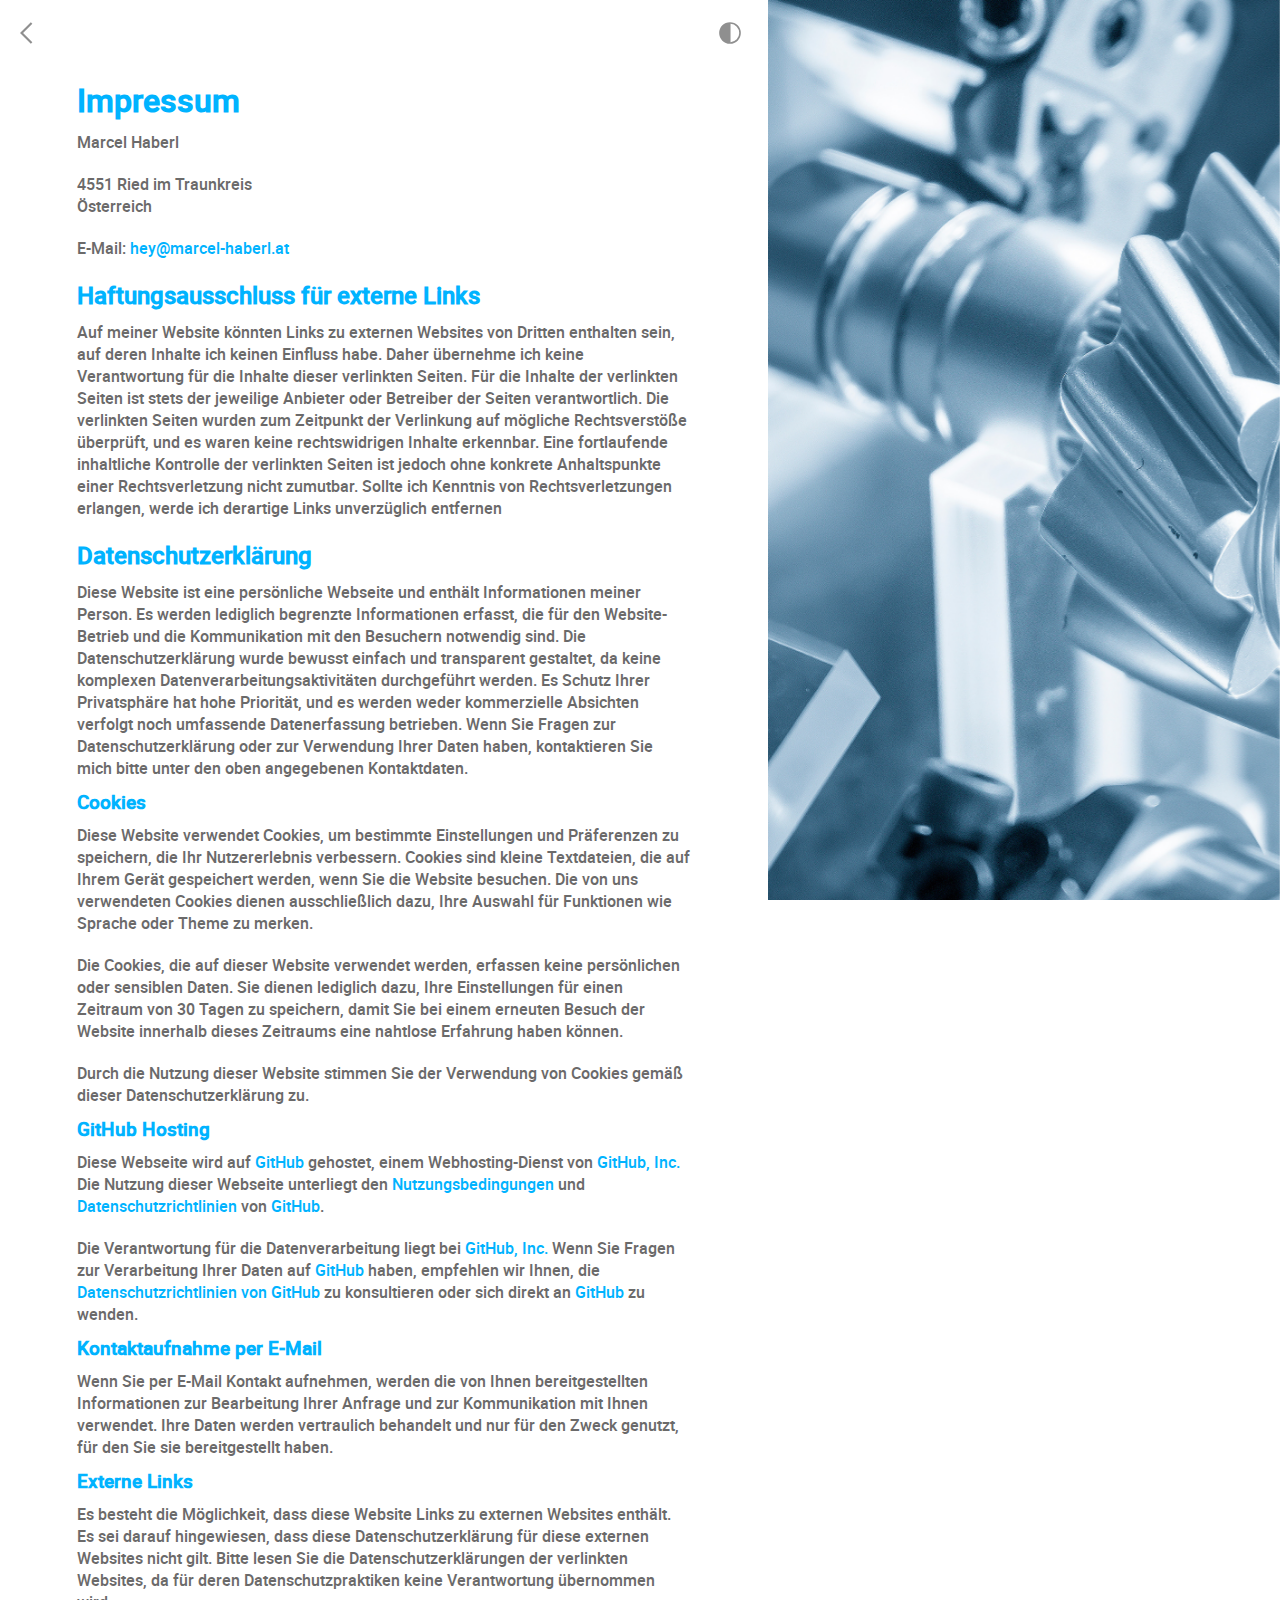
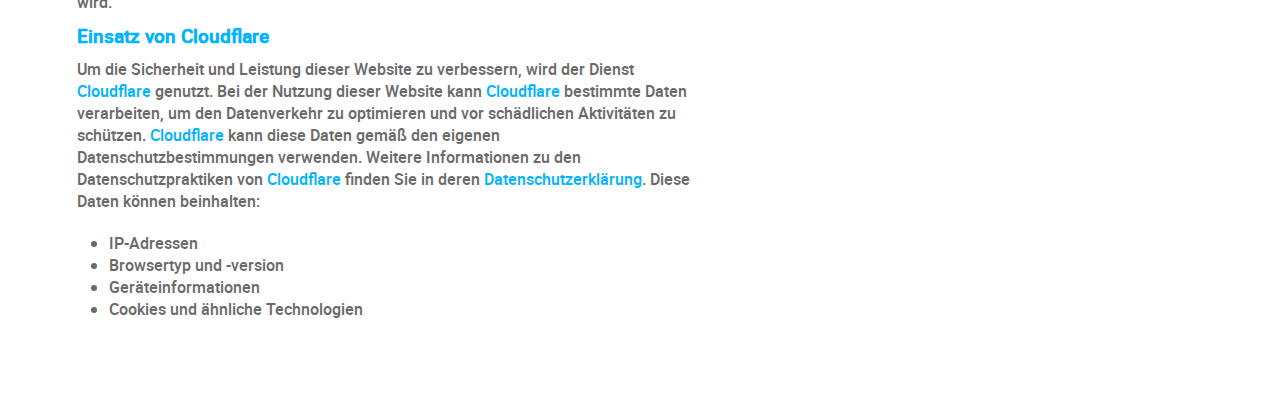
==== commit 8ef37862: "Removed unused script" ====
--- a/imprint/index.html
+++ b/imprint/index.html
@@ -8,7 +8,6 @@
     <link rel="stylesheet" href="../assets/css/imprint.css">
     <link rel="stylesheet" href="../assets/css/header.css">
     <link rel="stylesheet" href="../assets/css/cookie.css">
-    <script src="../assets/js/lang.js"></script>
     <script src="../assets/js/theme.js"></script>
     <script src="../assets/js/header.js"></script>
     <script src="../assets/js/cookie.js"></script>
--- a/assets/css/imprint.css
+++ b/assets/css/imprint.css
@@ -24,7 +24,7 @@
 #content header nav {
     height: 100%;
     padding: 0;
-    margin: 0;
+    margin: auto 0;
     text-align: center;
 }
 
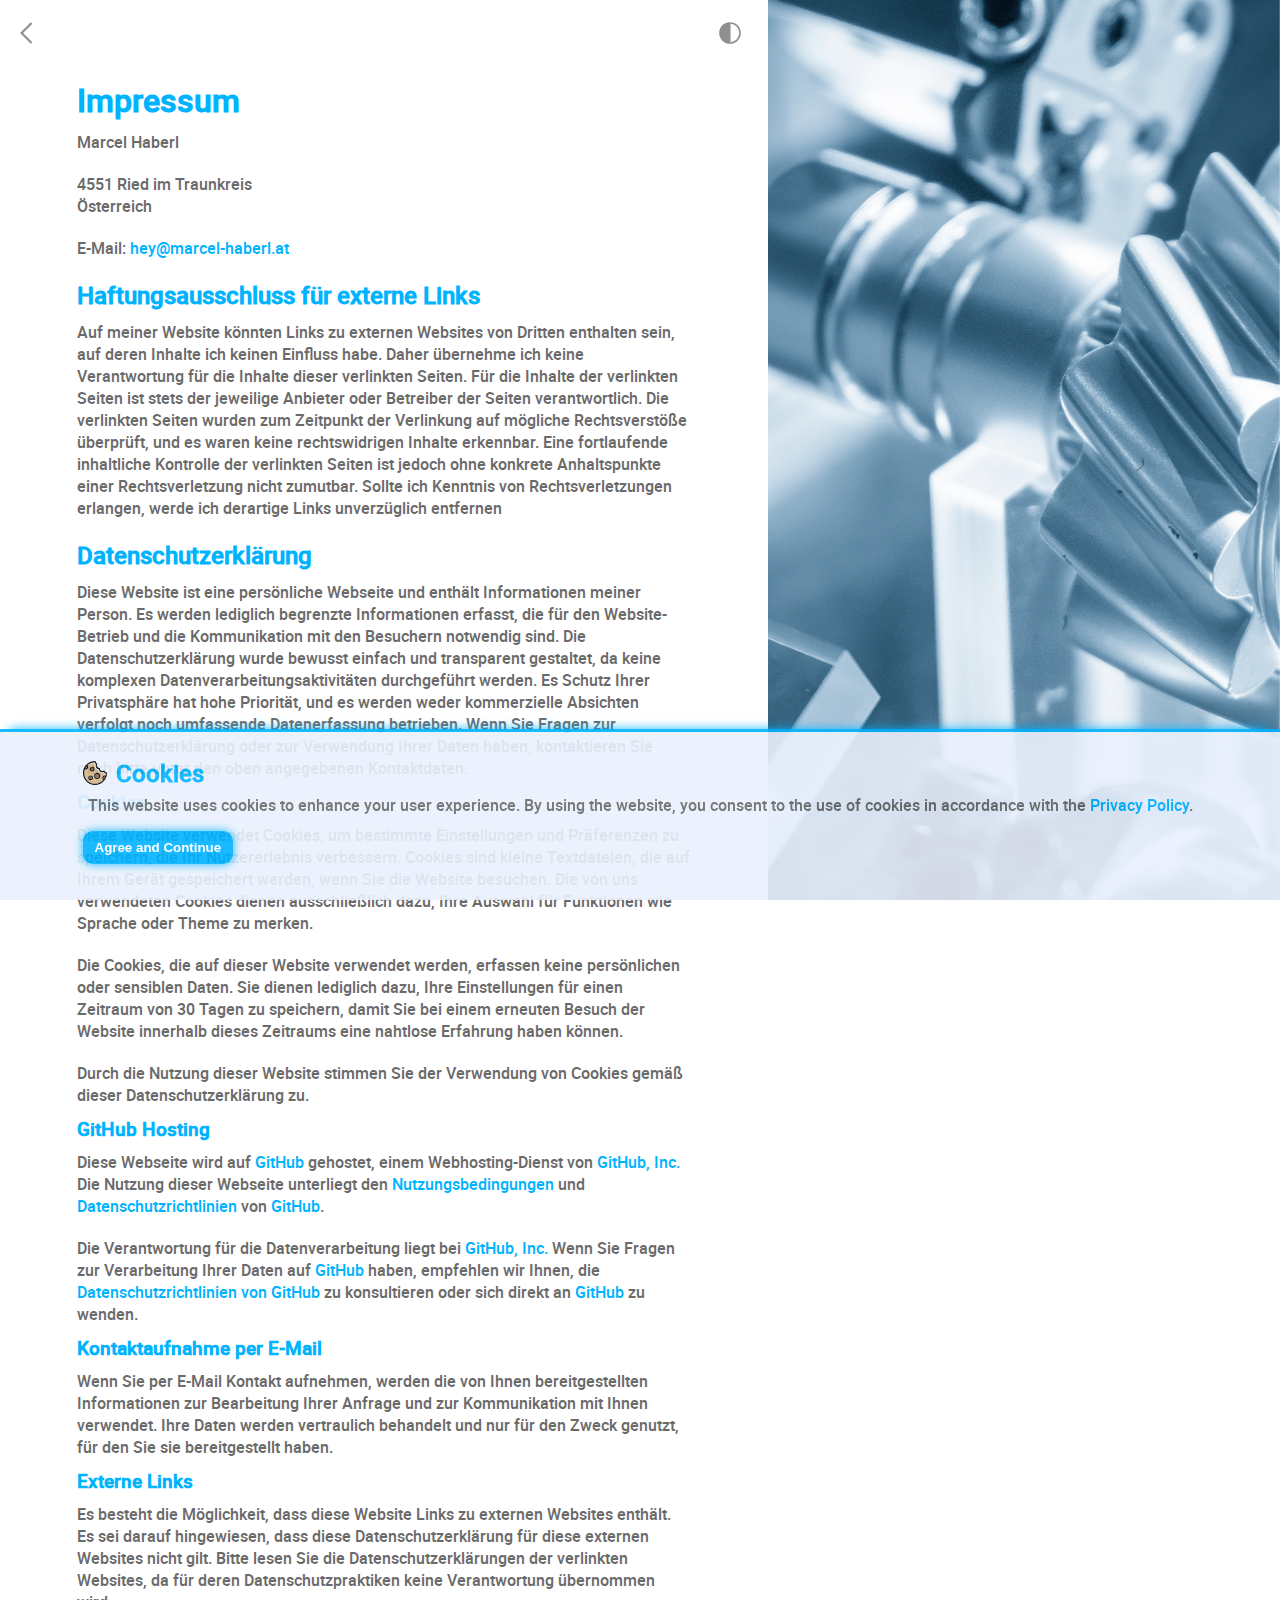
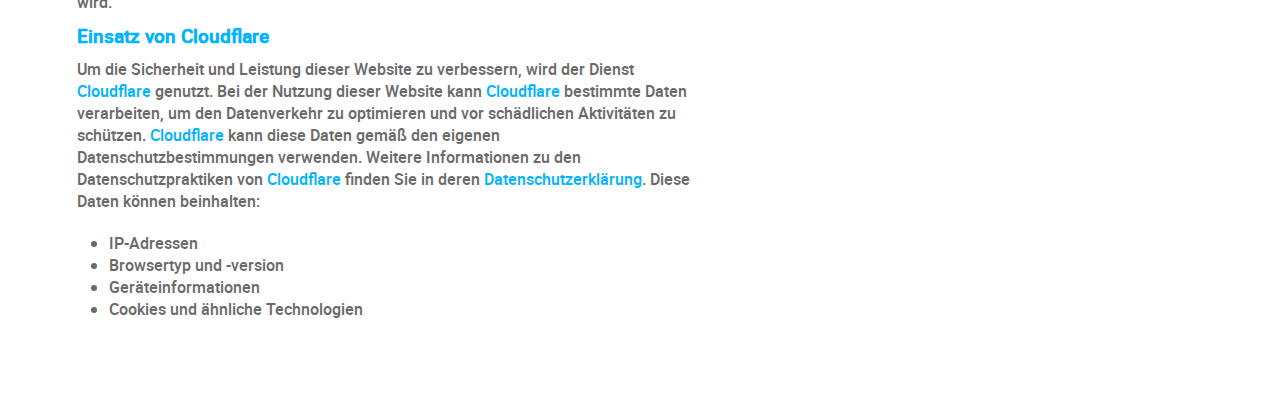
==== commit a83d9070: "So it wasn't so useless after all" ====
--- a/imprint/index.html
+++ b/imprint/index.html
@@ -8,6 +8,7 @@
     <link rel="stylesheet" href="../assets/css/imprint.css">
     <link rel="stylesheet" href="../assets/css/header.css">
     <link rel="stylesheet" href="../assets/css/cookie.css">
+    <script src="../assets/js/lang.js"></script>
     <script src="../assets/js/theme.js"></script>
     <script src="../assets/js/header.js"></script>
     <script src="../assets/js/cookie.js"></script>
